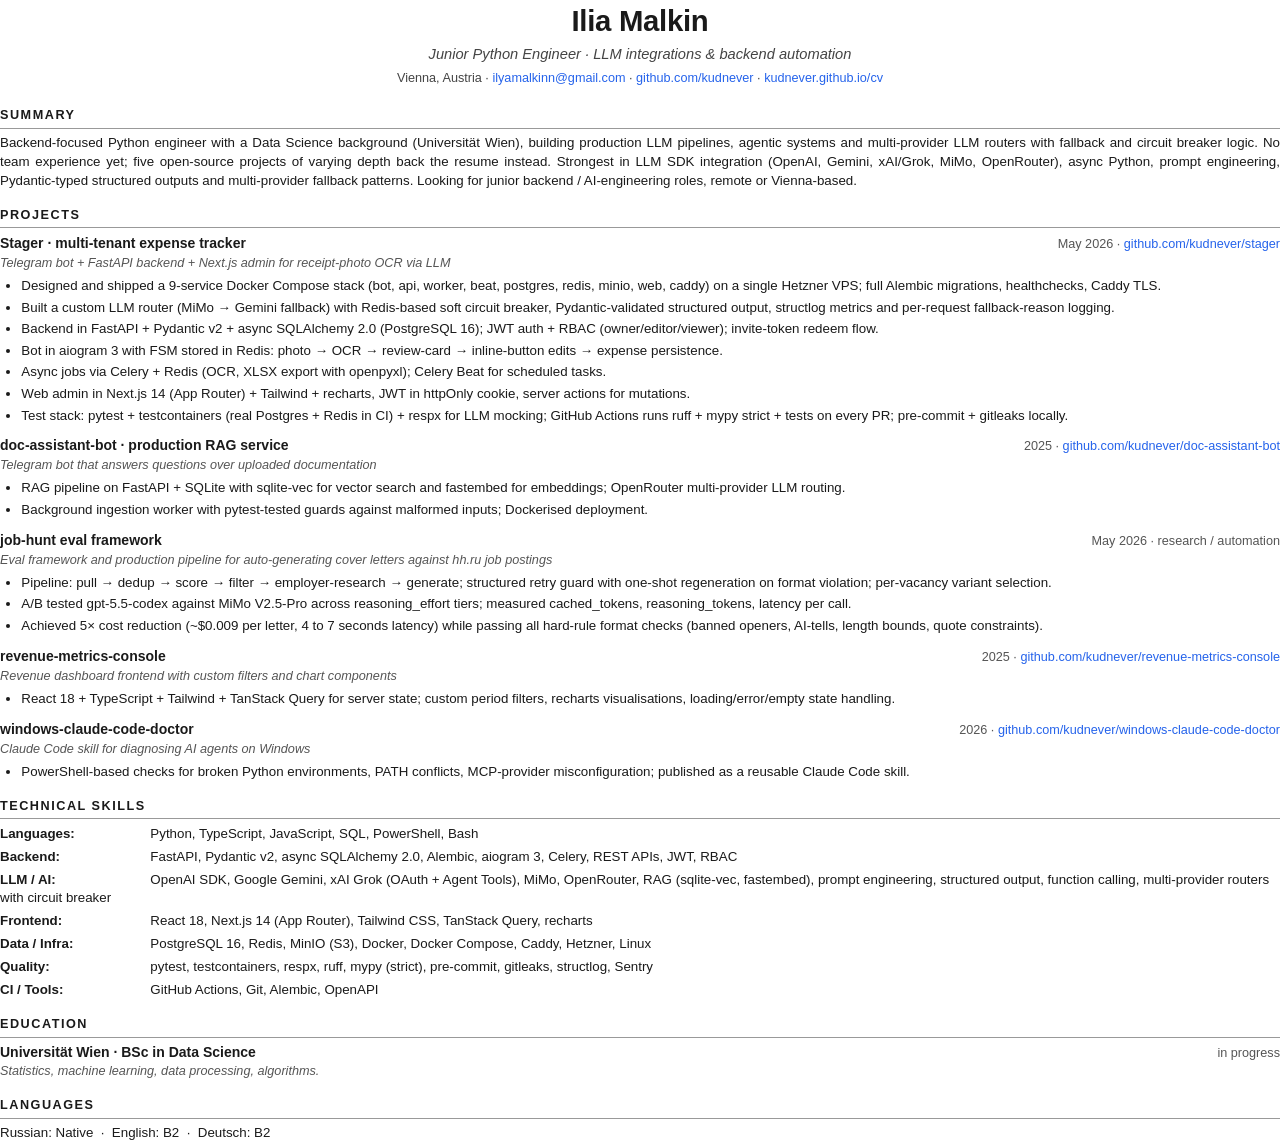
==== cv-en-pdf.html @ eb9382af "add EN + RU PDF versions; remove all em/en-dashes - cv-en-pdf.html + kudnever-cv-en.pdf (English, EU" ====
<!doctype html>
<html lang="en">
<head>
<meta charset="utf-8">
<title>Ilia Malkin · CV</title>
<style>
  @page { size: A4; margin: 14mm 16mm; }
  * { box-sizing: border-box; }
  html, body { margin: 0; padding: 0; }
  body {
    font-family: "Segoe UI", "Helvetica Neue", Arial, sans-serif;
    font-size: 10pt;
    line-height: 1.42;
    color: #1a1a1a;
  }
  .name {
    font-size: 22pt;
    font-weight: 700;
    text-align: center;
    margin: 0 0 2pt;
    letter-spacing: -0.01em;
  }
  .role {
    font-size: 11pt;
    text-align: center;
    color: #444;
    margin: 0 0 4pt;
    font-style: italic;
  }
  .contacts {
    text-align: center;
    font-size: 9.5pt;
    color: #444;
    margin: 0 0 14pt;
  }
  .contacts a { color: #2563eb; text-decoration: none; }
  h2 {
    font-size: 9.5pt;
    font-weight: 700;
    letter-spacing: 0.12em;
    margin: 12pt 0 4pt;
    padding: 0 0 2pt;
    border-bottom: 0.5pt solid #999;
    text-transform: uppercase;
  }
  p { margin: 0 0 6pt; }
  .summary { margin: 0 0 6pt; text-align: justify; }
  .entry { margin: 0 0 8pt; }
  .entry-header {
    display: flex;
    justify-content: space-between;
    align-items: baseline;
    gap: 10pt;
    margin: 0 0 1pt;
  }
  .entry-title { font-weight: 700; font-size: 10.5pt; }
  .entry-meta { font-size: 9.5pt; color: #555; white-space: nowrap; }
  .entry-sub {
    font-size: 9.5pt;
    color: #555;
    font-style: italic;
    margin: 0 0 3pt;
  }
  ul {
    margin: 2pt 0 0;
    padding-left: 16pt;
  }
  li { margin: 0 0 2pt; }
  .skills-row { margin: 0 0 3pt; font-size: 10pt; }
  .skills-row b { display: inline-block; min-width: 110pt; }
  .edu-row { display: flex; justify-content: space-between; align-items: baseline; gap: 10pt; }
  .lang { font-size: 10pt; }
  a { color: #2563eb; text-decoration: none; }
</style>
</head>
<body>

<div class="name">Ilia Malkin</div>
<div class="role">Junior Python Engineer · LLM integrations &amp; backend automation</div>
<div class="contacts">
  Vienna, Austria · <a href="mailto:ilyamalkinn@gmail.com">ilyamalkinn@gmail.com</a> · <a href="https://github.com/kudnever">github.com/kudnever</a> · <a href="https://kudnever.github.io/cv/">kudnever.github.io/cv</a>
</div>

<h2>Summary</h2>
<p class="summary">
  Backend-focused Python engineer with a Data Science background (Universität Wien), building production LLM
  pipelines, agentic systems and multi-provider LLM routers with fallback and circuit breaker logic.
  No team experience yet; five open-source projects of varying depth back the resume instead. Strongest in
  LLM SDK integration (OpenAI, Gemini, xAI/Grok, MiMo, OpenRouter), async Python, prompt engineering,
  Pydantic-typed structured outputs and multi-provider fallback patterns. Looking for junior backend / AI-engineering
  roles, remote or Vienna-based.
</p>

<h2>Projects</h2>

<div class="entry">
  <div class="entry-header">
    <span class="entry-title">Stager · multi-tenant expense tracker</span>
    <span class="entry-meta">May 2026 · <a href="https://github.com/kudnever/stager">github.com/kudnever/stager</a></span>
  </div>
  <div class="entry-sub">Telegram bot + FastAPI backend + Next.js admin for receipt-photo OCR via LLM</div>
  <ul>
    <li>Designed and shipped a 9-service Docker Compose stack (bot, api, worker, beat, postgres, redis, minio, web, caddy) on a single Hetzner VPS; full Alembic migrations, healthchecks, Caddy TLS.</li>
    <li>Built a custom LLM router (MiMo → Gemini fallback) with Redis-based soft circuit breaker, Pydantic-validated structured output, structlog metrics and per-request fallback-reason logging.</li>
    <li>Backend in FastAPI + Pydantic v2 + async SQLAlchemy 2.0 (PostgreSQL 16); JWT auth + RBAC (owner/editor/viewer); invite-token redeem flow.</li>
    <li>Bot in aiogram 3 with FSM stored in Redis: photo → OCR → review-card → inline-button edits → expense persistence.</li>
    <li>Async jobs via Celery + Redis (OCR, XLSX export with openpyxl); Celery Beat for scheduled tasks.</li>
    <li>Web admin in Next.js 14 (App Router) + Tailwind + recharts, JWT in httpOnly cookie, server actions for mutations.</li>
    <li>Test stack: pytest + testcontainers (real Postgres + Redis in CI) + respx for LLM mocking; GitHub Actions runs ruff + mypy strict + tests on every PR; pre-commit + gitleaks locally.</li>
  </ul>
</div>

<div class="entry">
  <div class="entry-header">
    <span class="entry-title">doc-assistant-bot · production RAG service</span>
    <span class="entry-meta">2025 · <a href="https://github.com/kudnever/doc-assistant-bot">github.com/kudnever/doc-assistant-bot</a></span>
  </div>
  <div class="entry-sub">Telegram bot that answers questions over uploaded documentation</div>
  <ul>
    <li>RAG pipeline on FastAPI + SQLite with sqlite-vec for vector search and fastembed for embeddings; OpenRouter multi-provider LLM routing.</li>
    <li>Background ingestion worker with pytest-tested guards against malformed inputs; Dockerised deployment.</li>
  </ul>
</div>

<div class="entry">
  <div class="entry-header">
    <span class="entry-title">job-hunt eval framework</span>
    <span class="entry-meta">May 2026 · research / automation</span>
  </div>
  <div class="entry-sub">Eval framework and production pipeline for auto-generating cover letters against hh.ru job postings</div>
  <ul>
    <li>Pipeline: pull → dedup → score → filter → employer-research → generate; structured retry guard with one-shot regeneration on format violation; per-vacancy variant selection.</li>
    <li>A/B tested gpt-5.5-codex against MiMo V2.5-Pro across reasoning_effort tiers; measured cached_tokens, reasoning_tokens, latency per call.</li>
    <li>Achieved 5× cost reduction (~$0.009 per letter, 4 to 7 seconds latency) while passing all hard-rule format checks (banned openers, AI-tells, length bounds, quote constraints).</li>
  </ul>
</div>

<div class="entry">
  <div class="entry-header">
    <span class="entry-title">revenue-metrics-console</span>
    <span class="entry-meta">2025 · <a href="https://github.com/kudnever/revenue-metrics-console">github.com/kudnever/revenue-metrics-console</a></span>
  </div>
  <div class="entry-sub">Revenue dashboard frontend with custom filters and chart components</div>
  <ul>
    <li>React 18 + TypeScript + Tailwind + TanStack Query for server state; custom period filters, recharts visualisations, loading/error/empty state handling.</li>
  </ul>
</div>

<div class="entry">
  <div class="entry-header">
    <span class="entry-title">windows-claude-code-doctor</span>
    <span class="entry-meta">2026 · <a href="https://github.com/kudnever/windows-claude-code-doctor">github.com/kudnever/windows-claude-code-doctor</a></span>
  </div>
  <div class="entry-sub">Claude Code skill for diagnosing AI agents on Windows</div>
  <ul>
    <li>PowerShell-based checks for broken Python environments, PATH conflicts, MCP-provider misconfiguration; published as a reusable Claude Code skill.</li>
  </ul>
</div>

<h2>Technical Skills</h2>
<div class="skills-row"><b>Languages:</b> Python, TypeScript, JavaScript, SQL, PowerShell, Bash</div>
<div class="skills-row"><b>Backend:</b> FastAPI, Pydantic v2, async SQLAlchemy 2.0, Alembic, aiogram 3, Celery, REST APIs, JWT, RBAC</div>
<div class="skills-row"><b>LLM / AI:</b> OpenAI SDK, Google Gemini, xAI Grok (OAuth + Agent Tools), MiMo, OpenRouter, RAG (sqlite-vec, fastembed), prompt engineering, structured output, function calling, multi-provider routers with circuit breaker</div>
<div class="skills-row"><b>Frontend:</b> React 18, Next.js 14 (App Router), Tailwind CSS, TanStack Query, recharts</div>
<div class="skills-row"><b>Data / Infra:</b> PostgreSQL 16, Redis, MinIO (S3), Docker, Docker Compose, Caddy, Hetzner, Linux</div>
<div class="skills-row"><b>Quality:</b> pytest, testcontainers, respx, ruff, mypy (strict), pre-commit, gitleaks, structlog, Sentry</div>
<div class="skills-row"><b>CI / Tools:</b> GitHub Actions, Git, Alembic, OpenAPI</div>

<h2>Education</h2>
<div class="entry">
  <div class="edu-row">
    <span class="entry-title">Universität Wien · BSc in Data Science</span>
    <span class="entry-meta">in progress</span>
  </div>
  <div class="entry-sub">Statistics, machine learning, data processing, algorithms.</div>
</div>

<h2>Languages</h2>
<div class="lang">Russian: Native &nbsp;·&nbsp; English: B2 &nbsp;·&nbsp; Deutsch: B2</div>

</body>
</html>
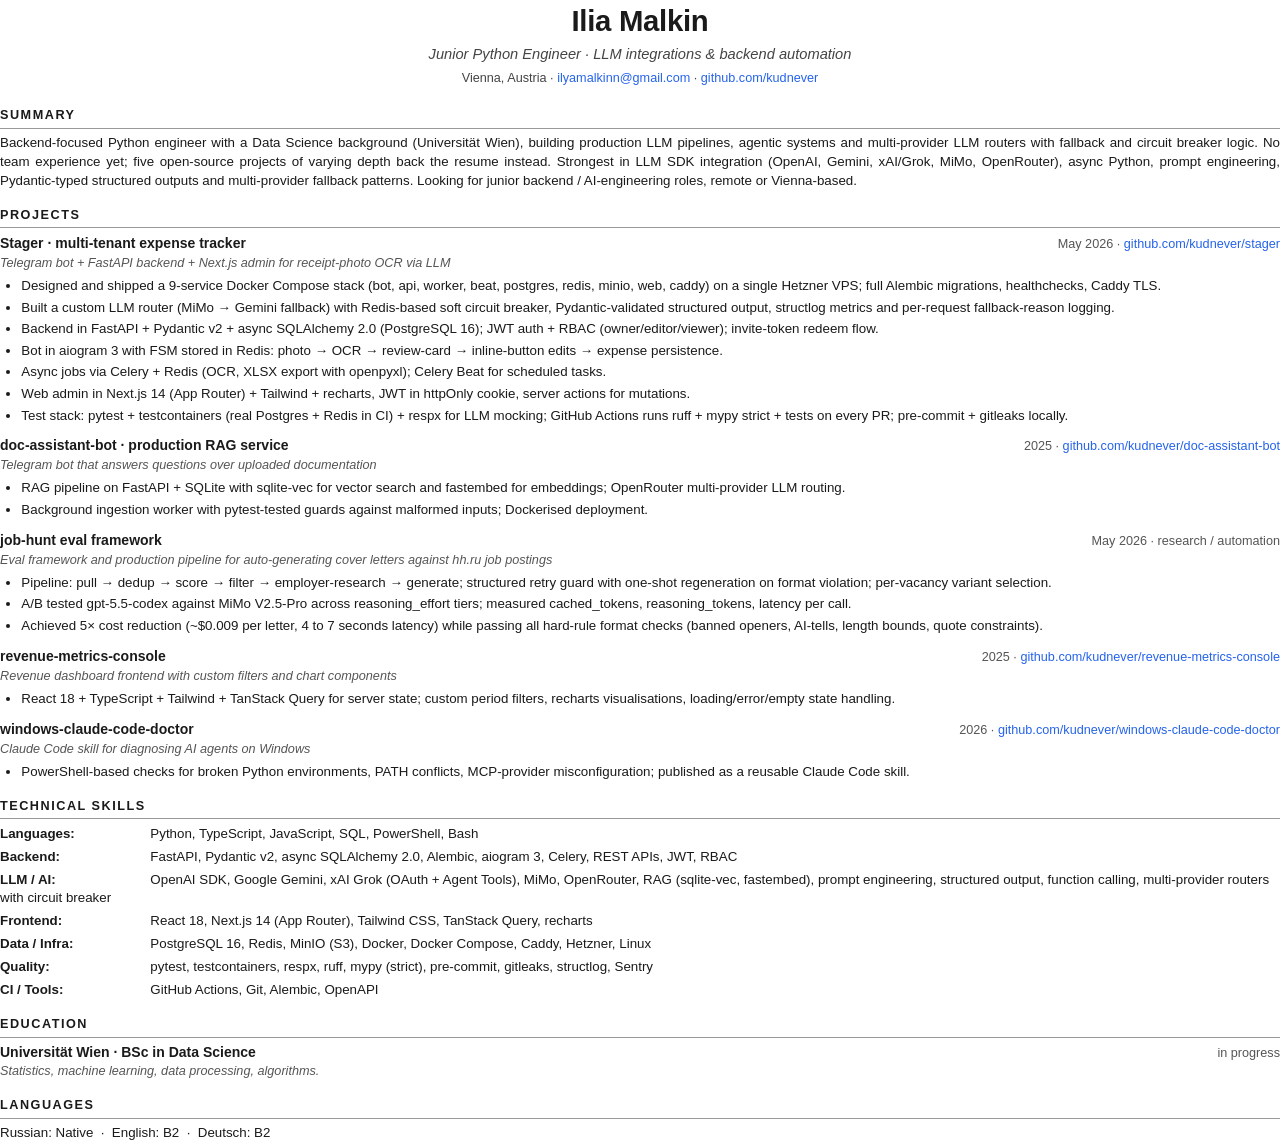
==== commit 33b0106b: "remove online site, keep PDFs only - delete index.html, style.css, photo.jpg (GitHub Pages source fi" ====
--- a/cv-en-pdf.html
+++ b/cv-en-pdf.html
@@ -78,7 +78,7 @@
 <div class="name">Ilia Malkin</div>
 <div class="role">Junior Python Engineer · LLM integrations &amp; backend automation</div>
 <div class="contacts">
-  Vienna, Austria · <a href="mailto:ilyamalkinn@gmail.com">ilyamalkinn@gmail.com</a> · <a href="https://github.com/kudnever">github.com/kudnever</a> · <a href="https://kudnever.github.io/cv/">kudnever.github.io/cv</a>
+  Vienna, Austria · <a href="mailto:ilyamalkinn@gmail.com">ilyamalkinn@gmail.com</a> · <a href="https://github.com/kudnever">github.com/kudnever</a>
 </div>
 
 <h2>Summary</h2>
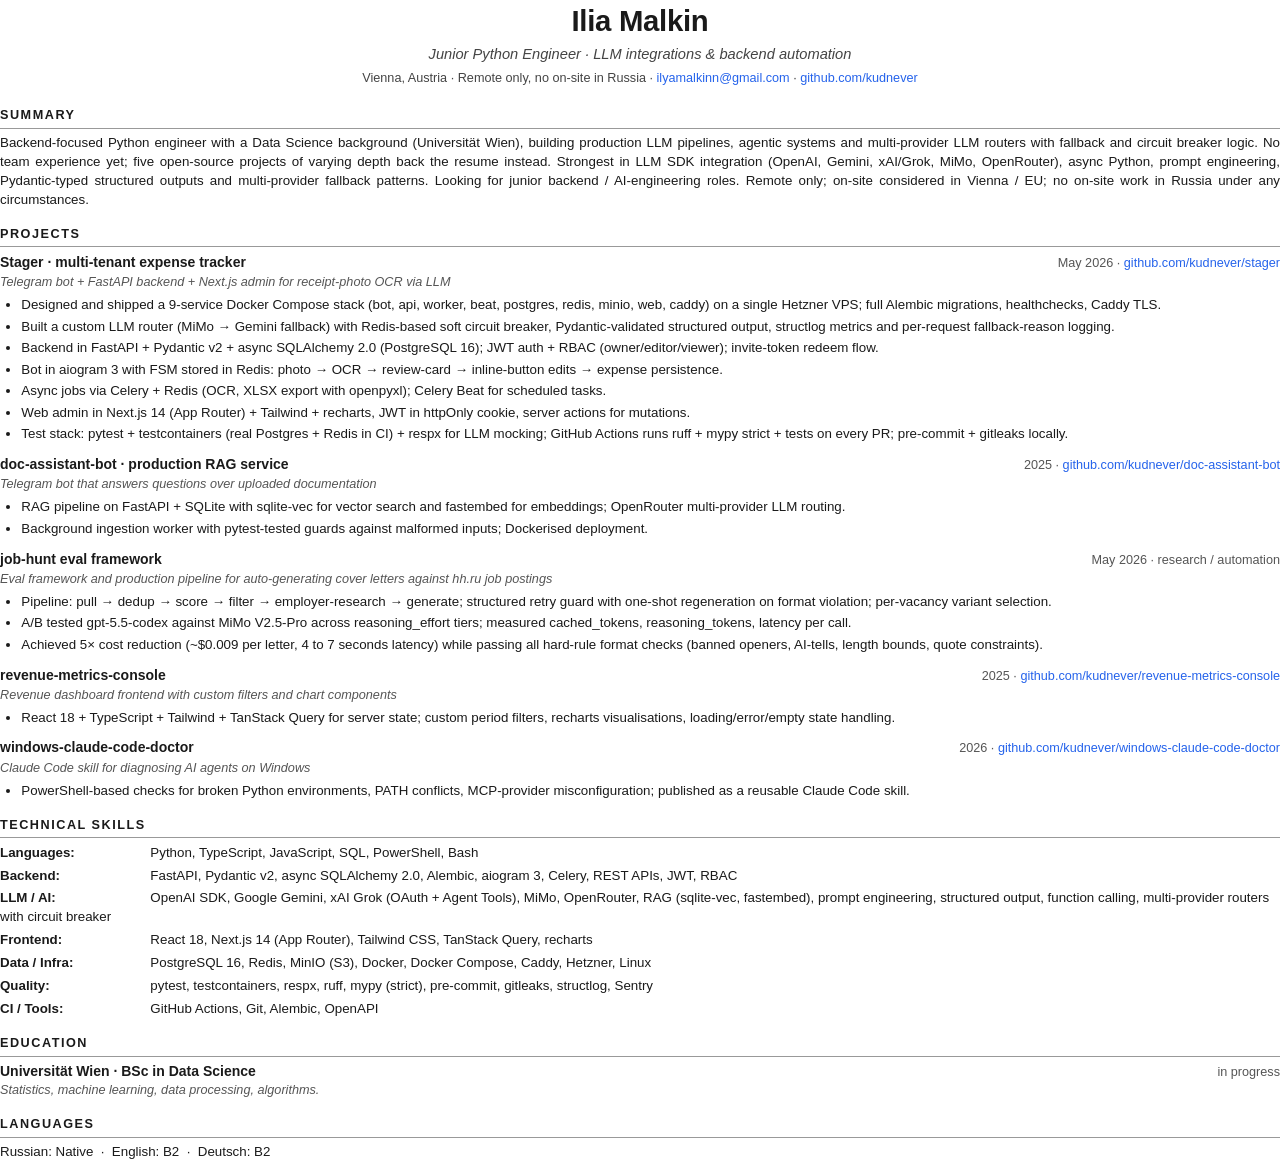
==== commit 400ec110: "availability: remote only, no on-site in Russia Updated both EN + RU PDFs: - Contact line states 'Re" ====
--- a/cv-en-pdf.html
+++ b/cv-en-pdf.html
@@ -78,7 +78,7 @@
 <div class="name">Ilia Malkin</div>
 <div class="role">Junior Python Engineer · LLM integrations &amp; backend automation</div>
 <div class="contacts">
-  Vienna, Austria · <a href="mailto:ilyamalkinn@gmail.com">ilyamalkinn@gmail.com</a> · <a href="https://github.com/kudnever">github.com/kudnever</a>
+  Vienna, Austria · Remote only, no on-site in Russia · <a href="mailto:ilyamalkinn@gmail.com">ilyamalkinn@gmail.com</a> · <a href="https://github.com/kudnever">github.com/kudnever</a>
 </div>
 
 <h2>Summary</h2>
@@ -88,7 +88,7 @@
   No team experience yet; five open-source projects of varying depth back the resume instead. Strongest in
   LLM SDK integration (OpenAI, Gemini, xAI/Grok, MiMo, OpenRouter), async Python, prompt engineering,
   Pydantic-typed structured outputs and multi-provider fallback patterns. Looking for junior backend / AI-engineering
-  roles, remote or Vienna-based.
+  roles. Remote only; on-site considered in Vienna / EU; no on-site work in Russia under any circumstances.
 </p>
 
 <h2>Projects</h2>
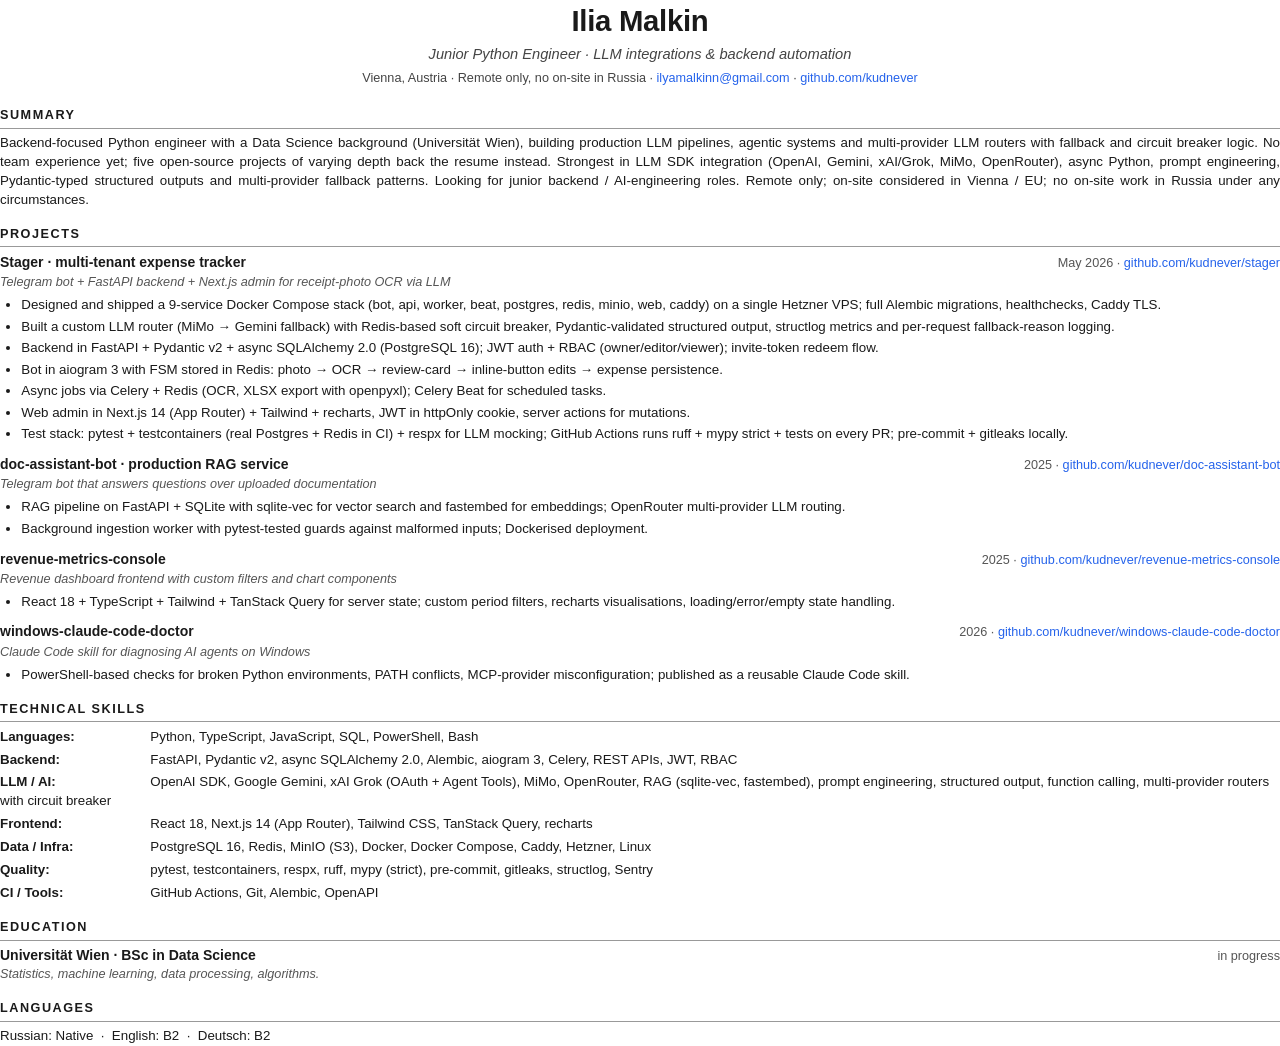
==== commit e455a293: "remove job-hunt eval (private, not in open source) Drops the job-hunt eval framework entry from both" ====
--- a/cv-en-pdf.html
+++ b/cv-en-pdf.html
@@ -124,19 +124,6 @@
 
 <div class="entry">
   <div class="entry-header">
-    <span class="entry-title">job-hunt eval framework</span>
-    <span class="entry-meta">May 2026 · research / automation</span>
-  </div>
-  <div class="entry-sub">Eval framework and production pipeline for auto-generating cover letters against hh.ru job postings</div>
-  <ul>
-    <li>Pipeline: pull → dedup → score → filter → employer-research → generate; structured retry guard with one-shot regeneration on format violation; per-vacancy variant selection.</li>
-    <li>A/B tested gpt-5.5-codex against MiMo V2.5-Pro across reasoning_effort tiers; measured cached_tokens, reasoning_tokens, latency per call.</li>
-    <li>Achieved 5× cost reduction (~$0.009 per letter, 4 to 7 seconds latency) while passing all hard-rule format checks (banned openers, AI-tells, length bounds, quote constraints).</li>
-  </ul>
-</div>
-
-<div class="entry">
-  <div class="entry-header">
     <span class="entry-title">revenue-metrics-console</span>
     <span class="entry-meta">2025 · <a href="https://github.com/kudnever/revenue-metrics-console">github.com/kudnever/revenue-metrics-console</a></span>
   </div>
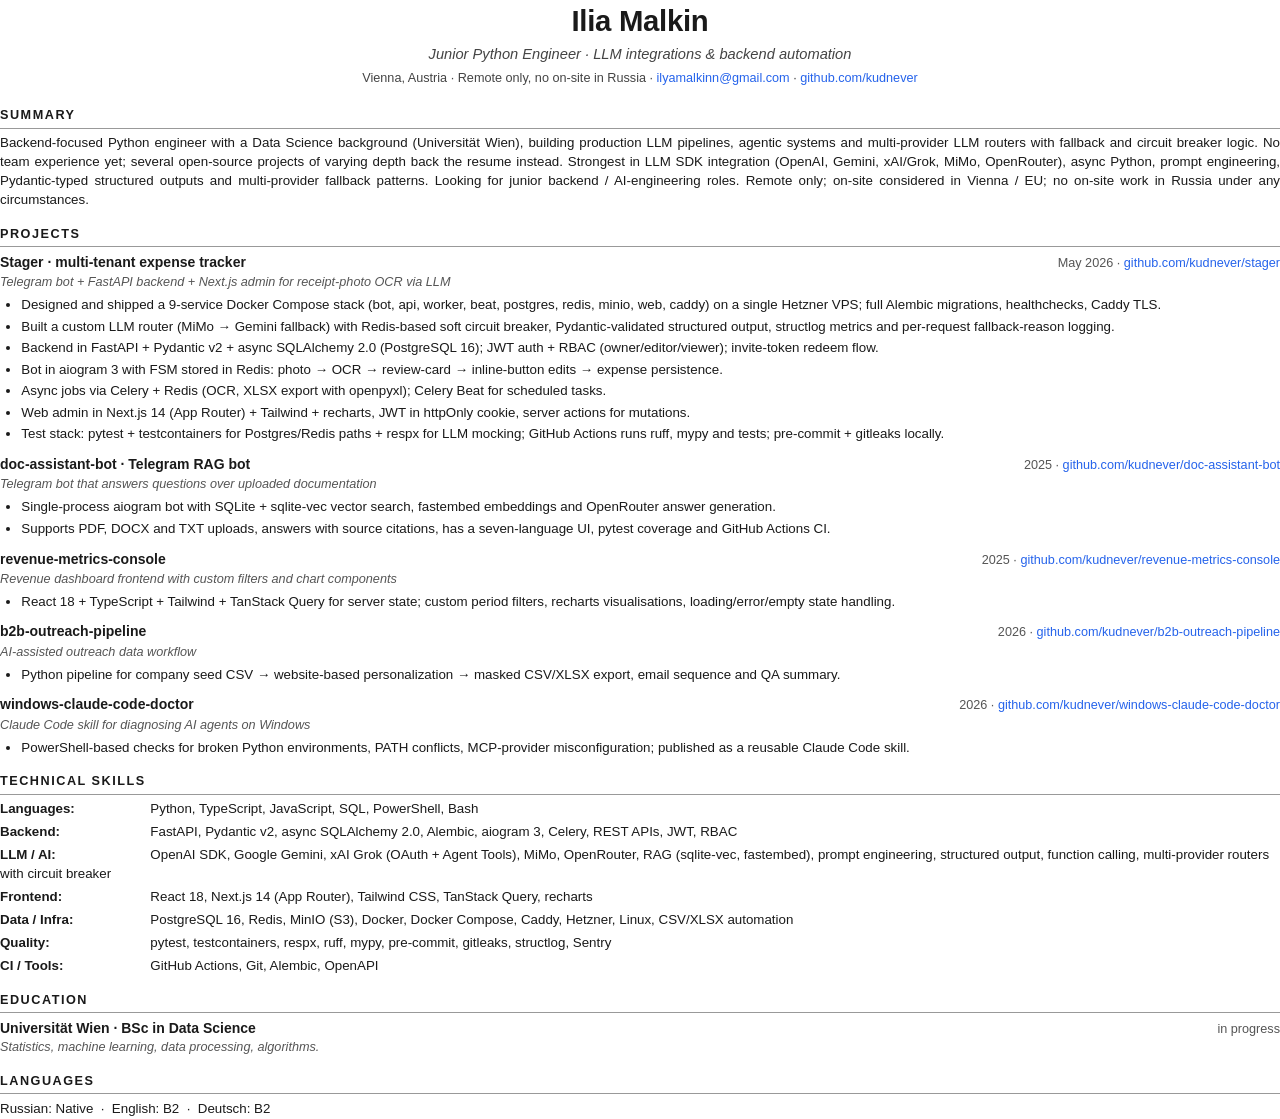
==== commit 5bbaab7f: "Update CV project facts" ====
--- a/cv-en-pdf.html
+++ b/cv-en-pdf.html
@@ -85,7 +85,7 @@
 <p class="summary">
   Backend-focused Python engineer with a Data Science background (Universität Wien), building production LLM
   pipelines, agentic systems and multi-provider LLM routers with fallback and circuit breaker logic.
-  No team experience yet; five open-source projects of varying depth back the resume instead. Strongest in
+  No team experience yet; several open-source projects of varying depth back the resume instead. Strongest in
   LLM SDK integration (OpenAI, Gemini, xAI/Grok, MiMo, OpenRouter), async Python, prompt engineering,
   Pydantic-typed structured outputs and multi-provider fallback patterns. Looking for junior backend / AI-engineering
   roles. Remote only; on-site considered in Vienna / EU; no on-site work in Russia under any circumstances.
@@ -106,19 +106,19 @@
     <li>Bot in aiogram 3 with FSM stored in Redis: photo → OCR → review-card → inline-button edits → expense persistence.</li>
     <li>Async jobs via Celery + Redis (OCR, XLSX export with openpyxl); Celery Beat for scheduled tasks.</li>
     <li>Web admin in Next.js 14 (App Router) + Tailwind + recharts, JWT in httpOnly cookie, server actions for mutations.</li>
-    <li>Test stack: pytest + testcontainers (real Postgres + Redis in CI) + respx for LLM mocking; GitHub Actions runs ruff + mypy strict + tests on every PR; pre-commit + gitleaks locally.</li>
+    <li>Test stack: pytest + testcontainers for Postgres/Redis paths + respx for LLM mocking; GitHub Actions runs ruff, mypy and tests; pre-commit + gitleaks locally.</li>
   </ul>
 </div>
 
 <div class="entry">
   <div class="entry-header">
-    <span class="entry-title">doc-assistant-bot · production RAG service</span>
+    <span class="entry-title">doc-assistant-bot · Telegram RAG bot</span>
     <span class="entry-meta">2025 · <a href="https://github.com/kudnever/doc-assistant-bot">github.com/kudnever/doc-assistant-bot</a></span>
   </div>
   <div class="entry-sub">Telegram bot that answers questions over uploaded documentation</div>
   <ul>
-    <li>RAG pipeline on FastAPI + SQLite with sqlite-vec for vector search and fastembed for embeddings; OpenRouter multi-provider LLM routing.</li>
-    <li>Background ingestion worker with pytest-tested guards against malformed inputs; Dockerised deployment.</li>
+    <li>Single-process aiogram bot with SQLite + sqlite-vec vector search, fastembed embeddings and OpenRouter answer generation.</li>
+    <li>Supports PDF, DOCX and TXT uploads, answers with source citations, has a seven-language UI, pytest coverage and GitHub Actions CI.</li>
   </ul>
 </div>
 
@@ -130,6 +130,17 @@
   <div class="entry-sub">Revenue dashboard frontend with custom filters and chart components</div>
   <ul>
     <li>React 18 + TypeScript + Tailwind + TanStack Query for server state; custom period filters, recharts visualisations, loading/error/empty state handling.</li>
+  </ul>
+</div>
+
+<div class="entry">
+  <div class="entry-header">
+    <span class="entry-title">b2b-outreach-pipeline</span>
+    <span class="entry-meta">2026 · <a href="https://github.com/kudnever/b2b-outreach-pipeline">github.com/kudnever/b2b-outreach-pipeline</a></span>
+  </div>
+  <div class="entry-sub">AI-assisted outreach data workflow</div>
+  <ul>
+    <li>Python pipeline for company seed CSV → website-based personalization → masked CSV/XLSX export, email sequence and QA summary.</li>
   </ul>
 </div>
 
@@ -149,8 +160,8 @@
 <div class="skills-row"><b>Backend:</b> FastAPI, Pydantic v2, async SQLAlchemy 2.0, Alembic, aiogram 3, Celery, REST APIs, JWT, RBAC</div>
 <div class="skills-row"><b>LLM / AI:</b> OpenAI SDK, Google Gemini, xAI Grok (OAuth + Agent Tools), MiMo, OpenRouter, RAG (sqlite-vec, fastembed), prompt engineering, structured output, function calling, multi-provider routers with circuit breaker</div>
 <div class="skills-row"><b>Frontend:</b> React 18, Next.js 14 (App Router), Tailwind CSS, TanStack Query, recharts</div>
-<div class="skills-row"><b>Data / Infra:</b> PostgreSQL 16, Redis, MinIO (S3), Docker, Docker Compose, Caddy, Hetzner, Linux</div>
-<div class="skills-row"><b>Quality:</b> pytest, testcontainers, respx, ruff, mypy (strict), pre-commit, gitleaks, structlog, Sentry</div>
+<div class="skills-row"><b>Data / Infra:</b> PostgreSQL 16, Redis, MinIO (S3), Docker, Docker Compose, Caddy, Hetzner, Linux, CSV/XLSX automation</div>
+<div class="skills-row"><b>Quality:</b> pytest, testcontainers, respx, ruff, mypy, pre-commit, gitleaks, structlog, Sentry</div>
 <div class="skills-row"><b>CI / Tools:</b> GitHub Actions, Git, Alembic, OpenAPI</div>
 
 <h2>Education</h2>
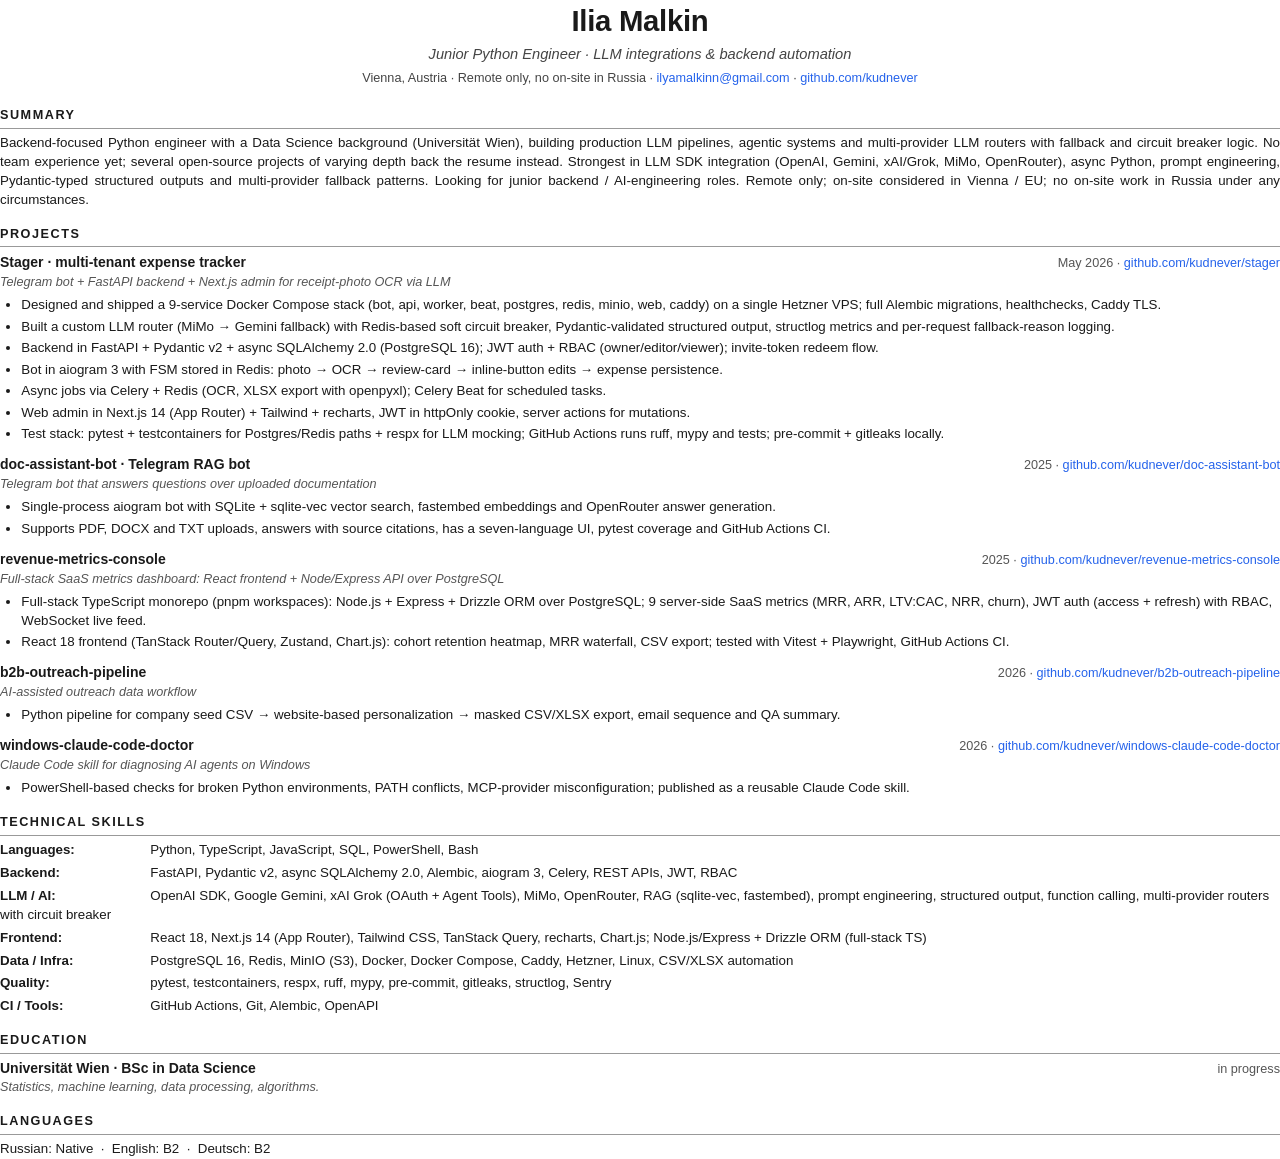
==== commit 163c2524: "Rewrite revenue-metrics-console entry as full-stack; rebuild PDFs" ====
--- a/cv-en-pdf.html
+++ b/cv-en-pdf.html
@@ -127,9 +127,10 @@
     <span class="entry-title">revenue-metrics-console</span>
     <span class="entry-meta">2025 · <a href="https://github.com/kudnever/revenue-metrics-console">github.com/kudnever/revenue-metrics-console</a></span>
   </div>
-  <div class="entry-sub">Revenue dashboard frontend with custom filters and chart components</div>
+  <div class="entry-sub">Full-stack SaaS metrics dashboard: React frontend + Node/Express API over PostgreSQL</div>
   <ul>
-    <li>React 18 + TypeScript + Tailwind + TanStack Query for server state; custom period filters, recharts visualisations, loading/error/empty state handling.</li>
+    <li>Full-stack TypeScript monorepo (pnpm workspaces): Node.js + Express + Drizzle ORM over PostgreSQL; 9 server-side SaaS metrics (MRR, ARR, LTV:CAC, NRR, churn), JWT auth (access + refresh) with RBAC, WebSocket live feed.</li>
+    <li>React 18 frontend (TanStack Router/Query, Zustand, Chart.js): cohort retention heatmap, MRR waterfall, CSV export; tested with Vitest + Playwright, GitHub Actions CI.</li>
   </ul>
 </div>
 
@@ -159,7 +160,7 @@
 <div class="skills-row"><b>Languages:</b> Python, TypeScript, JavaScript, SQL, PowerShell, Bash</div>
 <div class="skills-row"><b>Backend:</b> FastAPI, Pydantic v2, async SQLAlchemy 2.0, Alembic, aiogram 3, Celery, REST APIs, JWT, RBAC</div>
 <div class="skills-row"><b>LLM / AI:</b> OpenAI SDK, Google Gemini, xAI Grok (OAuth + Agent Tools), MiMo, OpenRouter, RAG (sqlite-vec, fastembed), prompt engineering, structured output, function calling, multi-provider routers with circuit breaker</div>
-<div class="skills-row"><b>Frontend:</b> React 18, Next.js 14 (App Router), Tailwind CSS, TanStack Query, recharts</div>
+<div class="skills-row"><b>Frontend:</b> React 18, Next.js 14 (App Router), Tailwind CSS, TanStack Query, recharts, Chart.js; Node.js/Express + Drizzle ORM (full-stack TS)</div>
 <div class="skills-row"><b>Data / Infra:</b> PostgreSQL 16, Redis, MinIO (S3), Docker, Docker Compose, Caddy, Hetzner, Linux, CSV/XLSX automation</div>
 <div class="skills-row"><b>Quality:</b> pytest, testcontainers, respx, ruff, mypy, pre-commit, gitleaks, structlog, Sentry</div>
 <div class="skills-row"><b>CI / Tools:</b> GitHub Actions, Git, Alembic, OpenAPI</div>
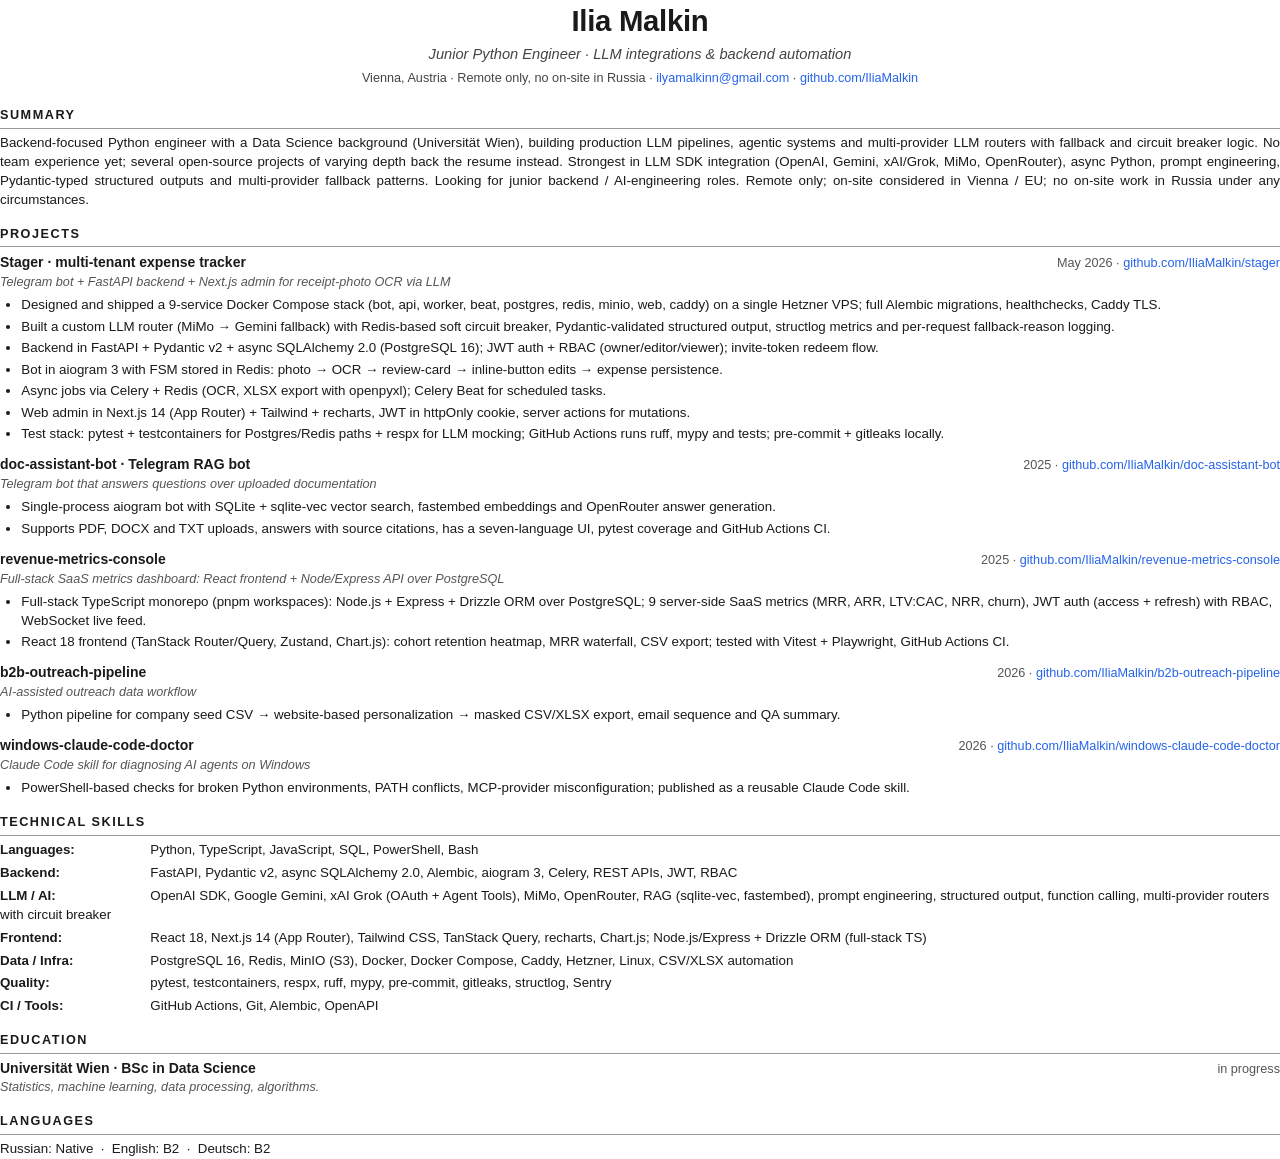
==== commit 32d7b0f4: "chore: rename GitHub handle kudnever -> IliaMalkin across CV Update links in both CV sources and REA" ====
--- a/cv-en-pdf.html
+++ b/cv-en-pdf.html
@@ -78,7 +78,7 @@
 <div class="name">Ilia Malkin</div>
 <div class="role">Junior Python Engineer · LLM integrations &amp; backend automation</div>
 <div class="contacts">
-  Vienna, Austria · Remote only, no on-site in Russia · <a href="mailto:ilyamalkinn@gmail.com">ilyamalkinn@gmail.com</a> · <a href="https://github.com/kudnever">github.com/kudnever</a>
+  Vienna, Austria · Remote only, no on-site in Russia · <a href="mailto:ilyamalkinn@gmail.com">ilyamalkinn@gmail.com</a> · <a href="https://github.com/IliaMalkin">github.com/IliaMalkin</a>
 </div>
 
 <h2>Summary</h2>
@@ -96,7 +96,7 @@
 <div class="entry">
   <div class="entry-header">
     <span class="entry-title">Stager · multi-tenant expense tracker</span>
-    <span class="entry-meta">May 2026 · <a href="https://github.com/kudnever/stager">github.com/kudnever/stager</a></span>
+    <span class="entry-meta">May 2026 · <a href="https://github.com/IliaMalkin/stager">github.com/IliaMalkin/stager</a></span>
   </div>
   <div class="entry-sub">Telegram bot + FastAPI backend + Next.js admin for receipt-photo OCR via LLM</div>
   <ul>
@@ -113,7 +113,7 @@
 <div class="entry">
   <div class="entry-header">
     <span class="entry-title">doc-assistant-bot · Telegram RAG bot</span>
-    <span class="entry-meta">2025 · <a href="https://github.com/kudnever/doc-assistant-bot">github.com/kudnever/doc-assistant-bot</a></span>
+    <span class="entry-meta">2025 · <a href="https://github.com/IliaMalkin/doc-assistant-bot">github.com/IliaMalkin/doc-assistant-bot</a></span>
   </div>
   <div class="entry-sub">Telegram bot that answers questions over uploaded documentation</div>
   <ul>
@@ -125,7 +125,7 @@
 <div class="entry">
   <div class="entry-header">
     <span class="entry-title">revenue-metrics-console</span>
-    <span class="entry-meta">2025 · <a href="https://github.com/kudnever/revenue-metrics-console">github.com/kudnever/revenue-metrics-console</a></span>
+    <span class="entry-meta">2025 · <a href="https://github.com/IliaMalkin/revenue-metrics-console">github.com/IliaMalkin/revenue-metrics-console</a></span>
   </div>
   <div class="entry-sub">Full-stack SaaS metrics dashboard: React frontend + Node/Express API over PostgreSQL</div>
   <ul>
@@ -137,7 +137,7 @@
 <div class="entry">
   <div class="entry-header">
     <span class="entry-title">b2b-outreach-pipeline</span>
-    <span class="entry-meta">2026 · <a href="https://github.com/kudnever/b2b-outreach-pipeline">github.com/kudnever/b2b-outreach-pipeline</a></span>
+    <span class="entry-meta">2026 · <a href="https://github.com/IliaMalkin/b2b-outreach-pipeline">github.com/IliaMalkin/b2b-outreach-pipeline</a></span>
   </div>
   <div class="entry-sub">AI-assisted outreach data workflow</div>
   <ul>
@@ -148,7 +148,7 @@
 <div class="entry">
   <div class="entry-header">
     <span class="entry-title">windows-claude-code-doctor</span>
-    <span class="entry-meta">2026 · <a href="https://github.com/kudnever/windows-claude-code-doctor">github.com/kudnever/windows-claude-code-doctor</a></span>
+    <span class="entry-meta">2026 · <a href="https://github.com/IliaMalkin/windows-claude-code-doctor">github.com/IliaMalkin/windows-claude-code-doctor</a></span>
   </div>
   <div class="entry-sub">Claude Code skill for diagnosing AI agents on Windows</div>
   <ul>
